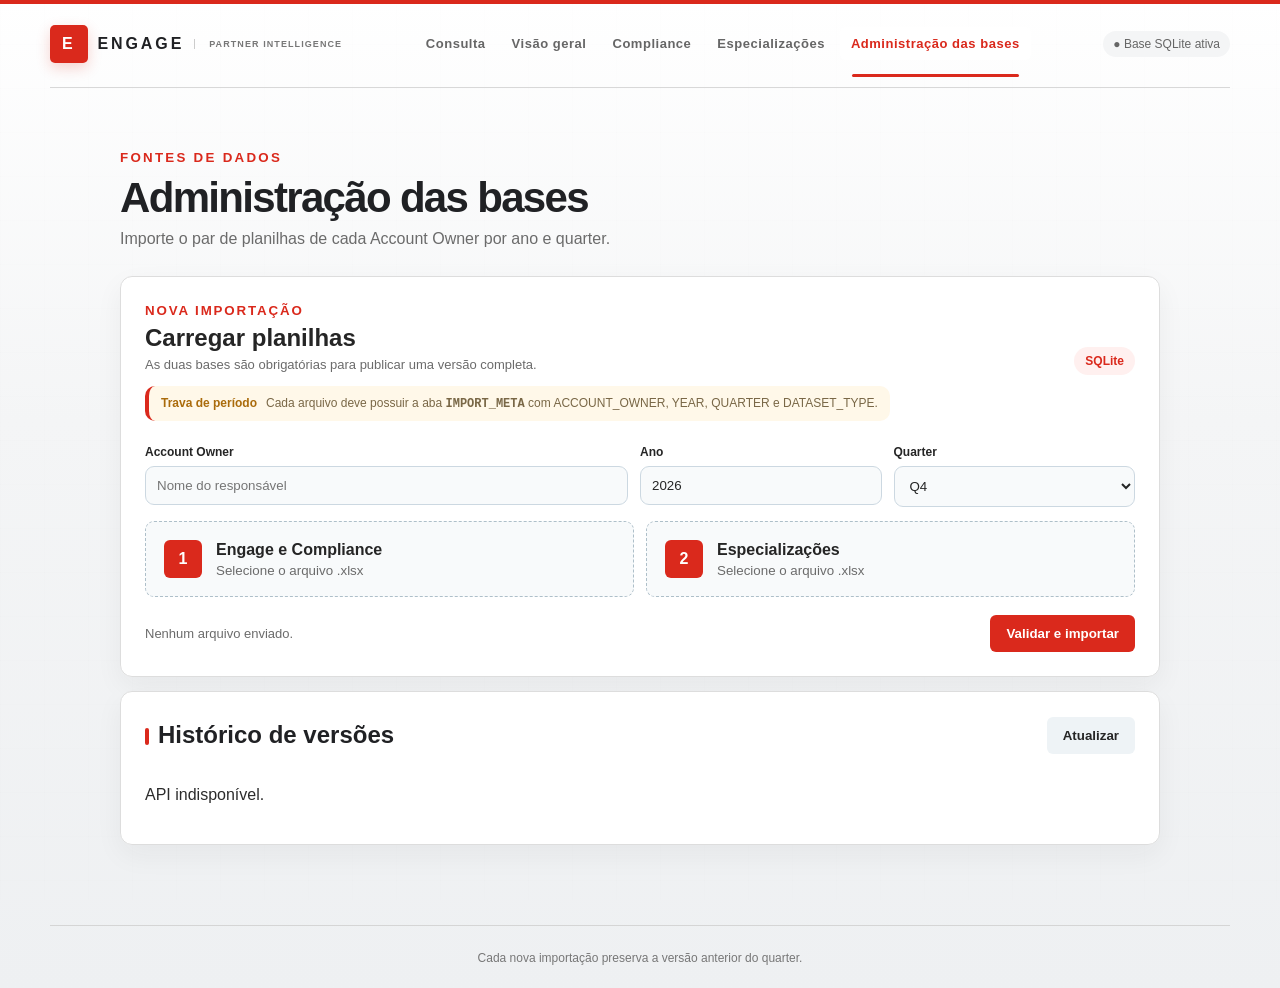
==== FTNT-Engage/bases.html @ 1f42de80 "Beta validada inicial do Engage Partner Intelligence" ====
﻿<!doctype html><html lang="pt-BR"><head><meta charset="UTF-8"><meta name="viewport" content="width=device-width,initial-scale=1"><title>Administração das bases | Engage</title><link rel="stylesheet" href="styles.css"><link rel="stylesheet" href="dashboard.css"><link rel="stylesheet" href="bases-upload.css"><link rel="stylesheet" href="fortinet-theme.css"></head><body><div class="shell"><header><b><i>E</i> ENGAGE</b><nav class="top-nav"><a href="index.html">Consulta</a><a href="visao-geral.html">Visão geral</a><a href="compliance.html">Compliance</a><a href="especializacoes.html">Especializações</a><a class="active" href="bases.html">Administração das bases</a></nav><span>● Base SQLite ativa</span></header><main class="dashboard-page"><section class="page-title"><small>FONTES DE DADOS</small><h1>Administração das bases</h1><p>Importe o par de planilhas de cada Account Owner por ano e quarter.</p></section><section class="upload-panel"><div class="upload-heading"><div><small>NOVA IMPORTAÇÃO</small><h2>Carregar planilhas</h2><p>As duas bases são obrigatórias para publicar uma versão completa.</p><div class="meta-rule"><b>Trava de período</b><span>Cada arquivo deve possuir a aba <code>IMPORT_META</code> com ACCOUNT_OWNER, YEAR, QUARTER e DATASET_TYPE.</span></div></div><b>SQLite</b></div><form id="uploadForm"><div class="upload-meta"><label>Account Owner<input id="uploadOwner" name="owner" required placeholder="Nome do responsável"></label><label>Ano<input id="uploadYear" name="year" type="number" min="2020" required></label><label>Quarter<select id="uploadQuarter" name="quarter" required><option value="1">Q1</option><option value="2">Q2</option><option value="3">Q3</option><option value="4">Q4</option></select></label></div><div class="file-grid"><label class="file-box"><i>1</i><span><b>Engage e Compliance</b><small id="engageFileName">Selecione o arquivo .xlsx</small></span><input id="engageFile" name="engage" type="file" accept=".xlsx" required></label><label class="file-box"><i>2</i><span><b>Especializações</b><small id="specializeFileName">Selecione o arquivo .xlsx</small></span><input id="specializeFile" name="specialize" type="file" accept=".xlsx" required></label></div><div class="upload-actions"><p id="uploadStatus">Nenhum arquivo enviado.</p><button id="uploadButton" type="submit">Validar e importar</button></div></form></section><section class="history-panel"><div class="history-head"><h2>Histórico de versões</h2><button id="refreshHistory" type="button">Atualizar</button></div><div id="importHistory" class="import-history"></div></section></main><footer>Cada nova importação preserva a versão anterior do quarter.</footer></div><script src="bases-upload.js"></script></body></html>
---- FTNT-Engage/styles.css ----
:root{--navy:#123653;--ink:#13283f;--muted:#6d7b8b;--teal:#00a78e;--line:#dce6ec;--red:#d94b4b}*{box-sizing:border-box}body{margin:0;font-family:Arial,sans-serif;color:var(--ink);background:radial-gradient(circle at 50% 0,#fff,#eef4f7);min-height:100vh}body:before{content:"";position:fixed;inset:0;pointer-events:none;opacity:.35;background-image:linear-gradient(#1236530b 1px,transparent 1px),linear-gradient(90deg,#1236530b 1px,transparent 1px);background-size:36px 36px}.shell{position:relative;width:min(1100px,calc(100% - 36px));margin:auto}header{height:84px;display:flex;align-items:center;justify-content:space-between;border-bottom:1px solid var(--line);color:var(--navy);letter-spacing:.12em}header b{display:flex;align-items:center;gap:10px}header i{font-style:normal;color:#fff;background:var(--navy);padding:9px 11px;border-radius:10px 10px 10px 3px}header span{font-size:12px;color:var(--muted);letter-spacing:0}.hero{max-width:740px;margin:68px auto 45px;text-align:center}.hero small,.result small{color:var(--teal);font-weight:bold;letter-spacing:.17em}.hero h1{margin:14px 0 18px;font-size:clamp(40px,6vw,66px);line-height:1.04;letter-spacing:-.05em;color:var(--navy)}.hero h1 em{font-style:normal;color:#6a8296}.hero>p{max-width:610px;margin:0 auto 32px;color:var(--muted);font-size:17px;line-height:1.6}.search{position:relative;text-align:left;z-index:3}.search label{display:block;margin:0 0 8px 4px;font-size:13px;font-weight:bold}.search>div{height:64px;display:flex;align-items:center;gap:13px;padding:0 18px;background:#fff;border:1px solid #ccd8e1;border-radius:16px;box-shadow:0 14px 35px #23415f1a}.search:focus-within>div{border-color:var(--teal);box-shadow:0 0 0 4px #00a78e1f,0 14px 35px #23415f1a}.search input{width:100%;border:0;outline:0;font-size:16px;color:var(--ink)}.search strong{font-size:24px;color:#8291a1}.search kbd{font-size:11px;color:#7c8996;background:#f2f5f7;border:1px solid #e0e7eb;padding:5px 7px;border-radius:6px}.search aside{position:absolute;top:94px;left:0;right:0;max-height:310px;overflow:auto;padding:8px;background:#fff;border:1px solid var(--line);border-radius:14px;box-shadow:0 25px 60px #19355224}.suggestion{width:100%;display:flex;justify-content:space-between;gap:15px;padding:12px 14px;border:0;border-radius:9px;background:#fff;text-align:left;color:var(--ink);cursor:pointer}.suggestion:hover,.suggestion.active{background:#edf5f8}.suggestion small{color:var(--muted);white-space:nowrap}.result{max-width:960px;margin:0 auto 65px;padding:30px;background:#fffffff2;border:1px solid var(--line);border-radius:24px;box-shadow:0 25px 60px #1935521f;animation:up .35s ease}@keyframes up{from{opacity:0;transform:translateY(12px)}}.result-head{display:flex;justify-content:space-between;gap:20px;margin-bottom:22px}.result h2{margin:7px 0 0;color:var(--navy);font-size:24px}.result-head button{align-self:start;padding:10px 14px;border:1px solid var(--line);border-radius:10px;background:#fff;color:var(--navy);font-weight:bold;cursor:pointer}.primary,.details{display:grid;gap:15px}.primary{grid-template-columns:.9fr 1.1fr}.primary article{min-height:178px;padding:23px;border:1px solid var(--line);border-radius:18px;background:#fff}.primary label,.details label{color:var(--muted);font-size:12px;font-weight:bold;text-transform:uppercase;letter-spacing:.05em}.primary h3{margin:34px 0 0;font-size:34px;color:var(--navy)}.primary>article>i{display:block;width:45px;height:4px;margin-top:11px;background:var(--teal);border-radius:4px}.primary .compliance{background:#e6f7f3;border-color:#bce9df}.compliance h3{display:flex;align-items:center;gap:12px;color:#087565}.compliance h3 b{display:grid;place-items:center;width:35px;height:35px;border-radius:50%;background:var(--teal);color:white;font-size:18px}.compliance p{margin-left:48px;color:#3f6f68;font-size:14px}.compliance.negative{background:#fff0ef;border-color:#f1c9c6}.compliance.negative h3{color:#b93b3b}.compliance.negative h3 b{background:var(--red)}.compliance.negative p{color:#8e5b58}.details{grid-template-columns:repeat(4,1fr);margin-top:15px}.details article{min-height:110px;padding:18px;display:flex;flex-direction:column;justify-content:space-between;background:#f6f9fa;border:1px solid #e2e9ee;border-radius:14px}.details b{color:var(--navy);font-size:16px}.details b.yes{color:#087565}.details b.no{color:#b93b3b}.empty{text-align:center;color:var(--muted);margin:10px auto 70px}.empty>i{display:grid;place-items:center;width:54px;height:54px;margin:auto;background:#e6f7f3;color:var(--teal);border-radius:16px;font-size:29px}.empty h2{margin:14px 0 5px;color:var(--navy);font-size:19px}.empty p{margin:0;font-size:14px}footer{height:64px;display:grid;place-items:center;border-top:1px solid var(--line);color:#8593a0;font-size:12px}[hidden]{display:none!important}@media(max-width:720px){header span{display:none}.hero{margin-top:45px}.hero h1{font-size:39px}.hero>p{font-size:15px}.result{padding:21px}.primary{grid-template-columns:1fr}.details{grid-template-columns:1fr 1fr}}@media(max-width:450px){.details{grid-template-columns:1fr}.search kbd{display:none}.result-head{display:grid}.primary article{min-height:150px}}
.specializations{margin-top:26px;padding-top:24px;border-top:1px solid var(--line)}.specializations-head{display:flex;align-items:end;justify-content:space-between;gap:18px;margin-bottom:14px}.specializations-head h3{margin:5px 0 0;color:var(--navy);font-size:20px}.specializations-head>b{color:var(--teal);font-size:14px}.specialization-grid{display:grid;grid-template-columns:repeat(2,1fr);gap:10px}.specialization-grid article{display:flex;align-items:center;justify-content:space-between;gap:15px;min-height:62px;padding:14px 16px;border:1px solid #e2e9ee;border-radius:12px;background:#f6f9fa}.specialization-grid span{color:var(--navy);font-size:14px;font-weight:bold}.specialization-grid b{white-space:nowrap;font-size:12px}.specialization-grid .eligible{background:#e6f7f3;border-color:#bce9df}.specialization-grid .eligible b{color:#087565}.specialization-grid .not-eligible b{color:#7e8b98}.specialization-empty{padding:22px;border:1px dashed #cbd7df;border-radius:12px;background:#f7f9fa;color:var(--muted);text-align:center;font-size:14px}@media(max-width:650px){.specialization-grid{grid-template-columns:1fr}.specializations-head{align-items:start;flex-direction:column}}
---- FTNT-Engage/dashboard.css ----
:root{--amber:#d68b18}.top-nav{display:flex;align-items:center;gap:4px}.top-nav a{padding:9px 11px;border-radius:9px;color:var(--muted);font-size:13px;font-weight:bold;text-decoration:none;white-space:nowrap}.top-nav a:hover,.top-nav a.active{color:var(--navy);background:#fff;box-shadow:0 2px 10px #19355212}.dashboard-page{max-width:960px;margin:60px auto 80px}.page-title{margin-bottom:28px}.page-title small{color:var(--teal);font-weight:bold;letter-spacing:.17em}.page-title h1{margin:8px 0 8px;color:var(--navy);font-size:42px;letter-spacing:-.04em}.page-title p{margin:0;color:var(--muted);font-size:16px}.metric-grid{display:grid;grid-template-columns:repeat(4,1fr);gap:14px;margin-bottom:18px}.metric-grid.three{grid-template-columns:repeat(3,1fr)}.metric-grid article,.panel,.source-grid>article,.notice{padding:22px;border:1px solid var(--line);border-radius:18px;background:#fffffff2;box-shadow:0 12px 30px #1935520d}.metric-grid label{display:block;min-height:30px;color:var(--muted);font-size:12px;font-weight:bold;text-transform:uppercase}.metric-grid strong{display:block;margin:10px 0 5px;color:var(--navy);font-size:38px}.metric-grid p{margin:0;color:var(--muted);font-size:12px}.metric-grid .positive{background:#e6f7f3;border-color:#bce9df}.metric-grid .positive strong{color:#087565}.metric-grid .attention{background:#fff8e9;border-color:#f1dfb8}.metric-grid .attention strong{color:#aa6b0b}.metric-grid .negative{background:#fff0ef;border-color:#f1c9c6}.metric-grid .negative strong{color:#b93b3b}.panel-grid{display:grid;grid-template-columns:1.4fr .6fr;gap:14px}.panel h2,.source-grid h2{margin:0 0 20px;color:var(--navy);font-size:18px}.bar-row{display:grid;grid-template-columns:85px 1fr 30px;align-items:center;gap:12px;margin:18px 0;color:var(--muted);font-size:13px}.bar-row i{height:9px;background:#e7edf1;border-radius:10px;overflow:hidden}.bar-row i b{display:block;height:100%;background:var(--teal);border-radius:10px}.bar-row strong{color:var(--navy);text-align:right}.action-panel{display:flex;flex-direction:column}.action-panel p{color:var(--muted);line-height:1.5}.action-panel a,.primary-link{margin-top:auto;color:var(--teal);font-weight:bold;text-decoration:none}.rule-list p{display:flex;gap:12px;align-items:flex-start;color:var(--muted);line-height:1.5}.dot{flex:0 0 10px;height:10px;margin-top:6px;border-radius:50%}.dot.green{background:var(--teal)}.dot.red{background:var(--red)}.dot.gray{background:#9aa6b2}.primary-link{display:inline-block;margin-top:14px}.spec-list{display:grid;gap:10px}.spec-list div{display:flex;justify-content:space-between;gap:20px;padding:16px;background:#e6f7f3;border:1px solid #bce9df;border-radius:12px}.spec-list span{font-weight:bold;color:var(--navy)}.spec-list b{color:#087565}.source-grid{display:grid;grid-template-columns:1fr 1fr;gap:14px}.source-head{display:flex;align-items:center;gap:12px}.source-head i{display:grid;place-items:center;width:40px;height:40px;border-radius:12px;background:var(--navy);color:#fff;font-style:normal;font-weight:bold}.source-head div{flex:1}.source-head h2{margin:0 0 3px}.source-head p{margin:0;color:var(--muted);font-size:12px}.source-head>b{padding:6px 9px;border-radius:20px;background:#e6f7f3;color:#087565;font-size:11px}.source-grid dl{margin:22px 0 0}.source-grid dl div{display:flex;justify-content:space-between;gap:20px;padding:12px 0;border-top:1px solid var(--line)}.source-grid dt{color:var(--muted);font-size:12px}.source-grid dd{margin:0;color:var(--navy);font-size:12px;font-weight:bold;text-align:right}.notice{margin-top:14px;background:#fff8e9;border-color:#f1dfb8}.notice b{color:#aa6b0b}.notice p{margin:6px 0 0;color:#796746;font-size:13px}.shell>header{width:100%}@media(max-width:1000px){header{height:auto;min-height:84px;flex-wrap:wrap;padding:14px 0}.top-nav{order:3;width:100%;overflow-x:auto;padding-top:8px;border-top:1px solid var(--line)}.dashboard-page{margin-top:40px}}@media(max-width:720px){.metric-grid,.metric-grid.three{grid-template-columns:1fr 1fr}.panel-grid,.source-grid{grid-template-columns:1fr}}@media(max-width:450px){.metric-grid,.metric-grid.three{grid-template-columns:1fr}.page-title h1{font-size:34px}}
.owner-filter{display:flex;align-items:center;gap:12px;margin-top:24px;padding:14px 16px;background:#fff;border:1px solid var(--line);border-radius:14px;box-shadow:0 8px 20px #1935520c}.owner-filter label{color:var(--navy);font-size:13px;font-weight:bold}.owner-filter select{min-width:260px;padding:10px 34px 10px 12px;border:1px solid #ccd8e1;border-radius:9px;background:#f8fafb;color:var(--navy);font-size:13px;outline:none}.owner-filter select:focus{border-color:var(--teal);box-shadow:0 0 0 3px #00a78e1f}.owner-filter span{margin-left:auto;color:var(--muted);font-size:12px}@media(max-width:620px){.owner-filter{align-items:stretch;flex-direction:column}.owner-filter select{min-width:0;width:100%}.owner-filter span{margin-left:0}}
---- FTNT-Engage/bases-upload.css ----
﻿.upload-panel,.history-panel{padding:24px;border:1px solid var(--line);border-radius:18px;background:#fffffff2;box-shadow:0 12px 30px #1935520d}.upload-heading,.history-head,.upload-actions{display:flex;align-items:center;justify-content:space-between;gap:20px}.upload-heading small{color:var(--teal);font-weight:bold;letter-spacing:.14em}.upload-heading h2,.history-head h2{margin:5px 0;color:var(--navy)}.upload-heading p{margin:0;color:var(--muted);font-size:13px}.upload-heading>b{padding:7px 11px;border-radius:20px;background:#e6f7f3;color:#087565;font-size:12px}.upload-meta{display:grid;grid-template-columns:2fr 1fr 1fr;gap:12px;margin:24px 0 14px}.upload-meta label{color:var(--navy);font-size:12px;font-weight:bold}.upload-meta input,.upload-meta select{display:block;width:100%;box-sizing:border-box;margin-top:7px;padding:11px;border:1px solid #ccd8e1;border-radius:9px;background:#f8fafb;color:var(--navy)}.file-grid{display:grid;grid-template-columns:1fr 1fr;gap:12px}.file-box{display:flex;align-items:center;gap:14px;padding:18px;border:1px dashed #aebfc9;border-radius:14px;background:#f8fafb;cursor:pointer}.file-box:hover{border-color:var(--teal);background:#f2fbf9}.file-box i{display:grid;place-items:center;width:38px;height:38px;border-radius:10px;background:var(--navy);color:#fff;font-style:normal;font-weight:bold}.file-box span{display:grid;gap:4px}.file-box b{color:var(--navy)}.file-box small{color:var(--muted)}.file-box input{position:absolute;opacity:0;pointer-events:none}.upload-actions{margin-top:18px}.upload-actions p{margin:0;color:var(--muted);font-size:13px}.upload-actions p.success{color:#087565;font-weight:bold}.upload-actions p.error{color:#b93b3b;font-weight:bold}.upload-actions button,.history-head button{padding:11px 16px;border:0;border-radius:10px;background:var(--teal);color:#fff;font-weight:bold;cursor:pointer}.history-panel{margin-top:14px}.history-head button{background:#eef3f6;color:var(--navy)}.import-history{display:grid;gap:8px;margin-top:16px}.history-row{display:grid;grid-template-columns:1.2fr .5fr .5fr .5fr 1fr;gap:12px;align-items:center;padding:13px 15px;border:1px solid var(--line);border-radius:11px;background:#f8fafb;color:var(--muted);font-size:12px}.history-row b{color:var(--navy)}.history-row .active{color:#087565;font-weight:bold}@media(max-width:700px){.upload-meta,.file-grid{grid-template-columns:1fr}.upload-actions{align-items:stretch;flex-direction:column}.history-row{grid-template-columns:1fr 1fr}.history-row b{grid-column:1/-1}}
.meta-rule{display:flex;gap:9px;margin-top:14px;padding:10px 12px;border-radius:10px;background:#fff8e9;color:#796746;font-size:12px}.meta-rule b{color:#aa6b0b}.meta-rule code{font-weight:bold}.history-row{grid-template-columns:1.2fr .5fr .5fr .5fr 1fr auto}.delete-import{padding:7px 9px;border:1px solid #f1c9c6;border-radius:8px;background:#fff0ef;color:#b93b3b;font-weight:bold;cursor:pointer}
---- FTNT-Engage/fortinet-theme.css ----
﻿:root{--fortinet-red:#da291c;--fortinet-red-dark:#b51f16;--fortinet-black:#202124;--fortinet-graphite:#343434;--fortinet-gray:#6b6b6b;--fortinet-light:#f4f5f6;--fortinet-border:#dedede;--navy:#252525;--ink:#2b2b2b;--muted:#6b6b6b;--teal:#da291c;--line:#dedede;--red:#c62828;--amber:#c47a00}
html{background:#f3f4f5}body{background:linear-gradient(180deg,#fff 0,#f4f5f6 420px,#eef0f2 100%);font-family:Arial,"Helvetica Neue",sans-serif}body:before{opacity:.18;background-image:linear-gradient(#2b2b2b0a 1px,transparent 1px),linear-gradient(90deg,#2b2b2b0a 1px,transparent 1px);background-size:44px 44px}body:after{content:"";position:fixed;z-index:50;top:0;left:0;right:0;height:4px;background:var(--fortinet-red)}.shell{width:min(1180px,calc(100% - 40px))}header{height:88px;border-bottom:1px solid #d8d8d8;color:var(--fortinet-black)}header>b{font-size:16px;letter-spacing:.18em}header i{background:var(--fortinet-red);border-radius:5px;padding:10px 12px;box-shadow:0 5px 14px #da291c35}header>b:after{content:"PARTNER INTELLIGENCE";padding-left:14px;border-left:1px solid #ccc;color:#777;font-size:9px;letter-spacing:.12em}.top-nav a{position:relative;border-radius:6px;color:#666;letter-spacing:.04em}.top-nav a:hover{color:var(--fortinet-red);background:#fff3f2;box-shadow:none}.top-nav a.active{color:var(--fortinet-red);background:#fff;box-shadow:none}.top-nav a.active:after{content:"";position:absolute;left:12px;right:12px;bottom:-17px;height:3px;background:var(--fortinet-red);border-radius:3px}header>span{padding:6px 10px;border-radius:20px;background:#f4f5f6;color:#666}.hero small,.result small,.page-title small,.upload-heading small{color:var(--fortinet-red)!important}.hero h1,.page-title h1{color:var(--fortinet-black)}.hero h1 em{color:var(--fortinet-red)}.search>div{border-radius:10px;border-color:#d3d3d3;box-shadow:0 10px 28px #20212412}.search:focus-within>div{border-color:var(--fortinet-red);box-shadow:0 0 0 4px #da291c18,0 12px 30px #20212414}.search strong{color:var(--fortinet-red)}.suggestion:hover,.suggestion.active{background:#fff1f0}.result,.metric-grid article,.panel,.source-grid>article,.notice,.upload-panel,.history-panel{border-color:#ddd!important;border-radius:12px!important;box-shadow:0 10px 28px #2021240d!important}.result{border-top:4px solid var(--fortinet-red)!important}.result-head button{border-color:#d6d6d6;color:#444}.result-head button:hover{border-color:var(--fortinet-red);color:var(--fortinet-red)}.primary>article,.details article{border-radius:10px}.primary>article:first-child>i{background:var(--fortinet-red)}.primary .compliance:not(.negative) h3 b{background:#138a63}.empty>i{background:#fff0ef;color:var(--fortinet-red);border-radius:10px}.specialization-grid article{border-radius:8px}footer{color:#777;border-top-color:#d5d5d5}.dashboard-page{max-width:1040px}.owner-filter{border-radius:10px;border-color:#d7d7d7;box-shadow:0 6px 18px #2021240a}.owner-filter select{border-radius:6px;background:#fafafa;border-color:#d0d0d0}.owner-filter select:focus{border-color:var(--fortinet-red);box-shadow:0 0 0 3px #da291c18}.metric-grid article:not(.positive):not(.negative):not(.attention){border-top:3px solid var(--fortinet-red)!important}.metric-grid strong{color:var(--fortinet-black)}.metric-grid .positive{background:#edf8f4;border-color:#c6e7da!important}.metric-grid .negative{background:#fff1f0;border-color:#efc8c4!important}.metric-grid .negative strong{color:#c62828}.metric-grid .attention{background:#fff8e9;border-color:#ecd9aa!important}.panel h2,.source-grid h2,.history-head h2{color:var(--fortinet-black)}.panel h2:before,.history-head h2:before{content:"";display:inline-block;width:4px;height:17px;margin-right:9px;border-radius:2px;background:var(--fortinet-red);vertical-align:-2px}.bar-row i{height:8px;background:#e5e6e7}.bar-row i b{background:linear-gradient(90deg,var(--fortinet-red-dark),var(--fortinet-red))}.action-panel a,.primary-link{color:var(--fortinet-red)}.source-head i{background:var(--fortinet-red);border-radius:6px}.upload-heading>b{background:#fff0ef;color:var(--fortinet-red)}.upload-actions button{background:var(--fortinet-red);border-radius:6px}.upload-actions button:hover{background:var(--fortinet-red-dark)}.history-head button{border-radius:6px}.file-box{border-radius:9px}.file-box:hover{border-color:var(--fortinet-red);background:#fff7f6}.file-box i{background:var(--fortinet-red);border-radius:6px}.drilldown{background:#161616a8}.drilldown-card{border-radius:12px;border-top:4px solid var(--fortinet-red)}.drilldown-head small{color:var(--fortinet-red)}.drilldown-head button{border-radius:6px}.drilldown-list a{border-radius:7px}.drilldown-list a:hover{border-color:#e4a39d;background:#fff5f4}.delete-import{border-radius:6px}.meta-rule{border-left:4px solid var(--fortinet-red)}
@media(max-width:1000px){.top-nav a.active:after{bottom:-9px}header>b:after{display:none}}
@media(max-width:800px){.owner-filter{align-items:stretch;flex-direction:column}.owner-filter select{min-width:0;width:100%}.owner-filter span{margin-left:0}.dashboard-page{max-width:100%}}
.dashboard-filter{display:grid;align-items:end;gap:12px 14px}.dashboard-filter.three-fields{grid-template-columns:110px 120px minmax(260px,1fr)}.dashboard-filter.four-fields{grid-template-columns:110px 120px minmax(260px,1fr) 190px}.dashboard-filter .filter-field{display:grid;gap:6px;min-width:0}.dashboard-filter .filter-field label{color:var(--ink);font-size:11px;font-weight:bold}.dashboard-filter .filter-field select{width:100%;min-width:0;margin:0}.dashboard-filter .filter-context{grid-column:1/-1;margin:2px 0 0;padding-top:11px;border-top:1px solid var(--line);color:var(--muted);font-size:11px;text-align:left}@media(max-width:900px){.dashboard-filter.three-fields,.dashboard-filter.four-fields{grid-template-columns:1fr 1fr}.dashboard-filter .owner-field{grid-column:1/-1}}@media(max-width:560px){.dashboard-filter.three-fields,.dashboard-filter.four-fields{grid-template-columns:1fr}.dashboard-filter .owner-field{grid-column:auto}}
.top-nav{display:flex;align-items:center;gap:4px}.top-nav a{padding:9px 11px;font-size:13px;font-weight:bold;text-decoration:none;white-space:nowrap}@media(max-width:1000px){header{height:auto;min-height:84px;flex-wrap:wrap;padding:14px 0}.top-nav{order:3;width:100%;overflow-x:auto;padding-top:8px;border-top:1px solid var(--line)}.top-nav a.active:after{bottom:-9px}}
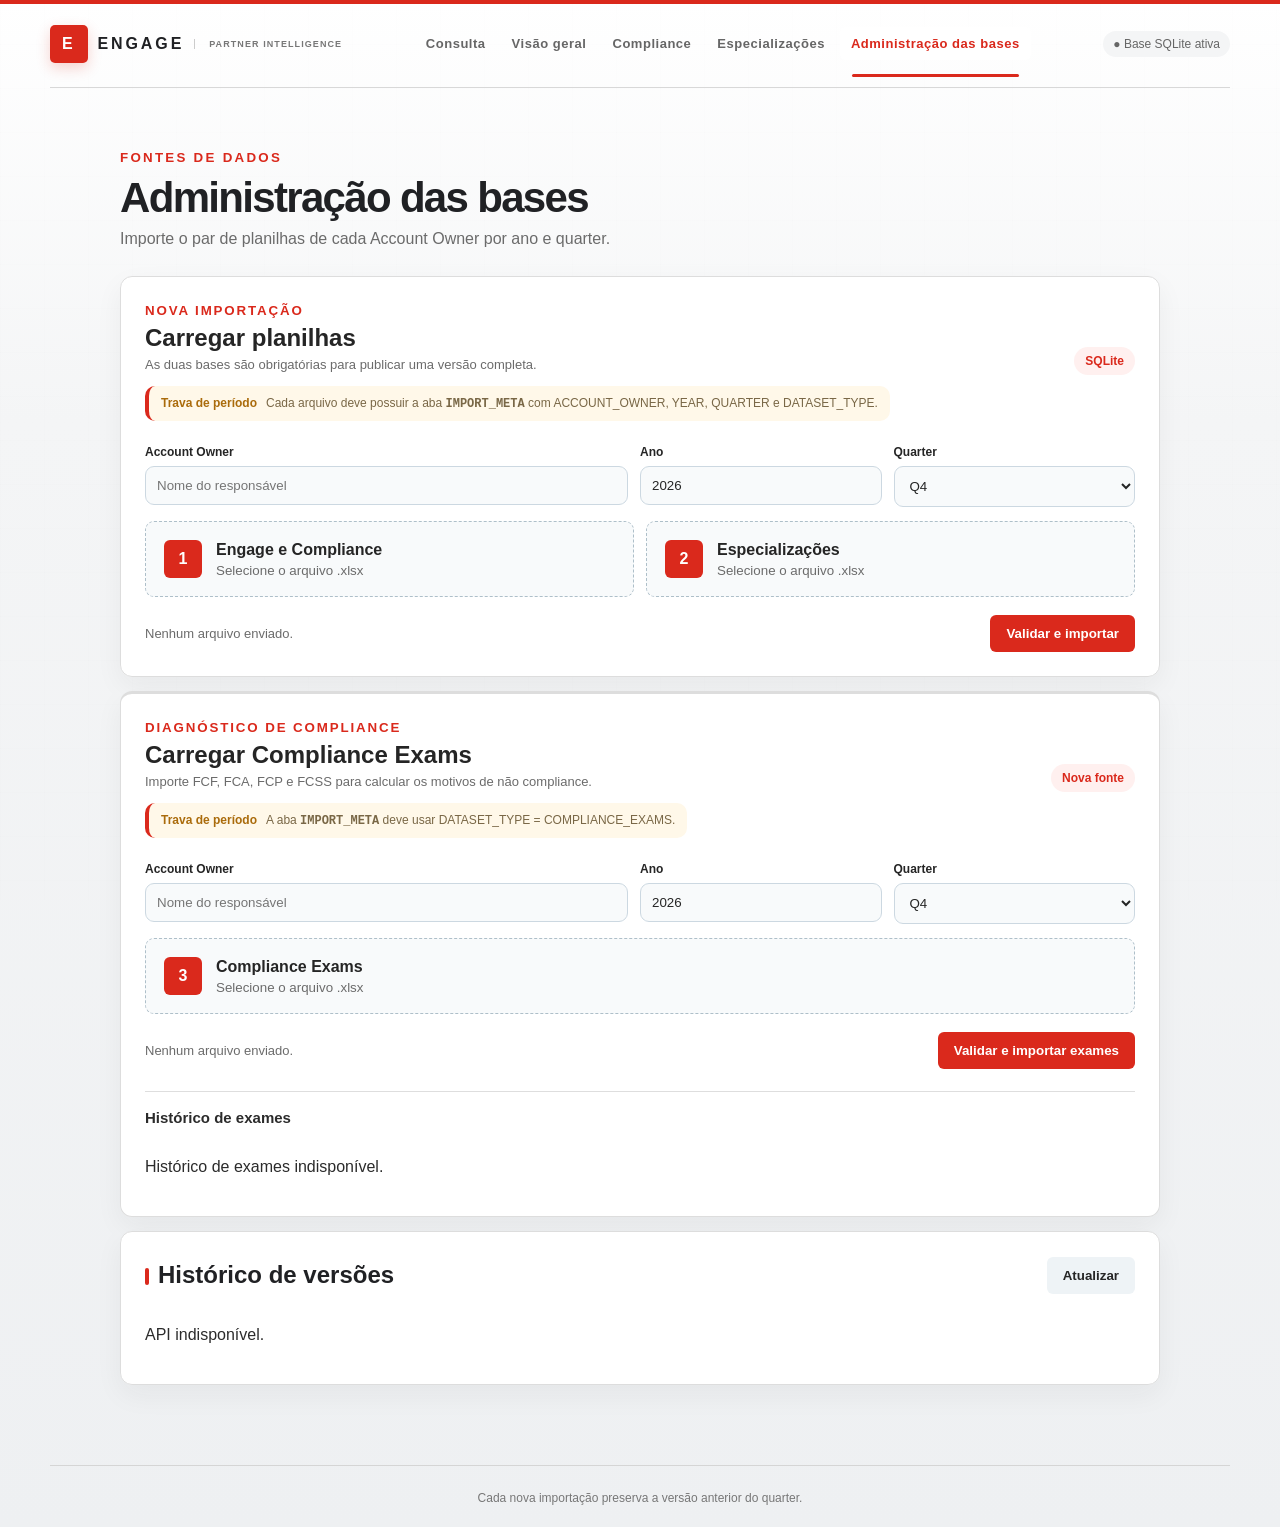
==== commit e24b47ac: "Adiciona diagnóstico de certificações Integrador e MSSP" ====
--- a/FTNT-Engage/bases.html
+++ b/FTNT-Engage/bases.html
@@ -1,3 +1,4 @@
-﻿<!doctype html><html lang="pt-BR"><head><meta charset="UTF-8"><meta name="viewport" content="width=device-width,initial-scale=1"><title>Administração das bases | Engage</title><link rel="stylesheet" href="styles.css"><link rel="stylesheet" href="dashboard.css"><link rel="stylesheet" href="bases-upload.css"><link rel="stylesheet" href="fortinet-theme.css"></head><body><div class="shell"><header><b><i>E</i> ENGAGE</b><nav class="top-nav"><a href="index.html">Consulta</a><a href="visao-geral.html">Visão geral</a><a href="compliance.html">Compliance</a><a href="especializacoes.html">Especializações</a><a class="active" href="bases.html">Administração das bases</a></nav><span>● Base SQLite ativa</span></header><main class="dashboard-page"><section class="page-title"><small>FONTES DE DADOS</small><h1>Administração das bases</h1><p>Importe o par de planilhas de cada Account Owner por ano e quarter.</p></section><section class="upload-panel"><div class="upload-heading"><div><small>NOVA IMPORTAÇÃO</small><h2>Carregar planilhas</h2><p>As duas bases são obrigatórias para publicar uma versão completa.</p><div class="meta-rule"><b>Trava de período</b><span>Cada arquivo deve possuir a aba <code>IMPORT_META</code> com ACCOUNT_OWNER, YEAR, QUARTER e DATASET_TYPE.</span></div></div><b>SQLite</b></div><form id="uploadForm"><div class="upload-meta"><label>Account Owner<input id="uploadOwner" name="owner" required placeholder="Nome do responsável"></label><label>Ano<input id="uploadYear" name="year" type="number" min="2020" required></label><label>Quarter<select id="uploadQuarter" name="quarter" required><option value="1">Q1</option><option value="2">Q2</option><option value="3">Q3</option><option value="4">Q4</option></select></label></div><div class="file-grid"><label class="file-box"><i>1</i><span><b>Engage e Compliance</b><small id="engageFileName">Selecione o arquivo .xlsx</small></span><input id="engageFile" name="engage" type="file" accept=".xlsx" required></label><label class="file-box"><i>2</i><span><b>Especializações</b><small id="specializeFileName">Selecione o arquivo .xlsx</small></span><input id="specializeFile" name="specialize" type="file" accept=".xlsx" required></label></div><div class="upload-actions"><p id="uploadStatus">Nenhum arquivo enviado.</p><button id="uploadButton" type="submit">Validar e importar</button></div></form></section><section class="history-panel"><div class="history-head"><h2>Histórico de versões</h2><button id="refreshHistory" type="button">Atualizar</button></div><div id="importHistory" class="import-history"></div></section></main><footer>Cada nova importação preserva a versão anterior do quarter.</footer></div><script src="bases-upload.js"></script></body></html>
+﻿<!doctype html><html lang="pt-BR"><head><meta charset="UTF-8"><meta name="viewport" content="width=device-width,initial-scale=1"><title>Administração das bases | Engage</title><link rel="stylesheet" href="styles.css"><link rel="stylesheet" href="dashboard.css"><link rel="stylesheet" href="bases-upload.css"><link rel="stylesheet" href="fortinet-theme.css"></head><body><div class="shell"><header><b><i>E</i> ENGAGE</b><nav class="top-nav"><a href="index.html">Consulta</a><a href="visao-geral.html">Visão geral</a><a href="compliance.html">Compliance</a><a href="especializacoes.html">Especializações</a><a class="active" href="bases.html">Administração das bases</a></nav><span>● Base SQLite ativa</span></header><main class="dashboard-page"><section class="page-title"><small>FONTES DE DADOS</small><h1>Administração das bases</h1><p>Importe o par de planilhas de cada Account Owner por ano e quarter.</p></section><section class="upload-panel"><div class="upload-heading"><div><small>NOVA IMPORTAÇÃO</small><h2>Carregar planilhas</h2><p>As duas bases são obrigatórias para publicar uma versão completa.</p><div class="meta-rule"><b>Trava de período</b><span>Cada arquivo deve possuir a aba <code>IMPORT_META</code> com ACCOUNT_OWNER, YEAR, QUARTER e DATASET_TYPE.</span></div></div><b>SQLite</b></div><form id="uploadForm"><div class="upload-meta"><label>Account Owner<input id="uploadOwner" name="owner" required placeholder="Nome do responsável"></label><label>Ano<input id="uploadYear" name="year" type="number" min="2020" required></label><label>Quarter<select id="uploadQuarter" name="quarter" required><option value="1">Q1</option><option value="2">Q2</option><option value="3">Q3</option><option value="4">Q4</option></select></label></div><div class="file-grid"><label class="file-box"><i>1</i><span><b>Engage e Compliance</b><small id="engageFileName">Selecione o arquivo .xlsx</small></span><input id="engageFile" name="engage" type="file" accept=".xlsx" required></label><label class="file-box"><i>2</i><span><b>Especializações</b><small id="specializeFileName">Selecione o arquivo .xlsx</small></span><input id="specializeFile" name="specialize" type="file" accept=".xlsx" required></label></div><div class="upload-actions"><p id="uploadStatus">Nenhum arquivo enviado.</p><button id="uploadButton" type="submit">Validar e importar</button></div></form></section><section class="upload-panel exam-upload-panel"><div class="upload-heading"><div><small>DIAGNÓSTICO DE COMPLIANCE</small><h2>Carregar Compliance Exams</h2><p>Importe FCF, FCA, FCP e FCSS para calcular os motivos de não compliance.</p><div class="meta-rule"><b>Trava de período</b><span>A aba <code>IMPORT_META</code> deve usar DATASET_TYPE = COMPLIANCE_EXAMS.</span></div></div><b>Nova fonte</b></div><form id="examUploadForm"><div class="upload-meta"><label>Account Owner<input id="examOwner" name="owner" required placeholder="Nome do responsável"></label><label>Ano<input id="examYear" name="year" type="number" min="2020" required></label><label>Quarter<select id="examQuarter" name="quarter" required><option value="1">Q1</option><option value="2">Q2</option><option value="3">Q3</option><option value="4">Q4</option></select></label></div><label class="file-box single-file"><i>3</i><span><b>Compliance Exams</b><small id="examFileName">Selecione o arquivo .xlsx</small></span><input id="examFile" name="exams" type="file" accept=".xlsx" required></label><div class="upload-actions"><p id="examUploadStatus">Nenhum arquivo enviado.</p><button id="examUploadButton" type="submit">Validar e importar exames</button></div></form><div class="exam-history-head"><h3>Histórico de exames</h3></div><div id="examImportHistory" class="import-history"></div></section><section class="history-panel"><div class="history-head"><h2>Histórico de versões</h2><button id="refreshHistory" type="button">Atualizar</button></div><div id="importHistory" class="import-history"></div></section></main><footer>Cada nova importação preserva a versão anterior do quarter.</footer></div><script src="bases-upload.js"></script></body></html>
 
 
+
--- a/FTNT-Engage/styles.css
+++ b/FTNT-Engage/styles.css
@@ -1,2 +1,3 @@
 :root{--navy:#123653;--ink:#13283f;--muted:#6d7b8b;--teal:#00a78e;--line:#dce6ec;--red:#d94b4b}*{box-sizing:border-box}body{margin:0;font-family:Arial,sans-serif;color:var(--ink);background:radial-gradient(circle at 50% 0,#fff,#eef4f7);min-height:100vh}body:before{content:"";position:fixed;inset:0;pointer-events:none;opacity:.35;background-image:linear-gradient(#1236530b 1px,transparent 1px),linear-gradient(90deg,#1236530b 1px,transparent 1px);background-size:36px 36px}.shell{position:relative;width:min(1100px,calc(100% - 36px));margin:auto}header{height:84px;display:flex;align-items:center;justify-content:space-between;border-bottom:1px solid var(--line);color:var(--navy);letter-spacing:.12em}header b{display:flex;align-items:center;gap:10px}header i{font-style:normal;color:#fff;background:var(--navy);padding:9px 11px;border-radius:10px 10px 10px 3px}header span{font-size:12px;color:var(--muted);letter-spacing:0}.hero{max-width:740px;margin:68px auto 45px;text-align:center}.hero small,.result small{color:var(--teal);font-weight:bold;letter-spacing:.17em}.hero h1{margin:14px 0 18px;font-size:clamp(40px,6vw,66px);line-height:1.04;letter-spacing:-.05em;color:var(--navy)}.hero h1 em{font-style:normal;color:#6a8296}.hero>p{max-width:610px;margin:0 auto 32px;color:var(--muted);font-size:17px;line-height:1.6}.search{position:relative;text-align:left;z-index:3}.search label{display:block;margin:0 0 8px 4px;font-size:13px;font-weight:bold}.search>div{height:64px;display:flex;align-items:center;gap:13px;padding:0 18px;background:#fff;border:1px solid #ccd8e1;border-radius:16px;box-shadow:0 14px 35px #23415f1a}.search:focus-within>div{border-color:var(--teal);box-shadow:0 0 0 4px #00a78e1f,0 14px 35px #23415f1a}.search input{width:100%;border:0;outline:0;font-size:16px;color:var(--ink)}.search strong{font-size:24px;color:#8291a1}.search kbd{font-size:11px;color:#7c8996;background:#f2f5f7;border:1px solid #e0e7eb;padding:5px 7px;border-radius:6px}.search aside{position:absolute;top:94px;left:0;right:0;max-height:310px;overflow:auto;padding:8px;background:#fff;border:1px solid var(--line);border-radius:14px;box-shadow:0 25px 60px #19355224}.suggestion{width:100%;display:flex;justify-content:space-between;gap:15px;padding:12px 14px;border:0;border-radius:9px;background:#fff;text-align:left;color:var(--ink);cursor:pointer}.suggestion:hover,.suggestion.active{background:#edf5f8}.suggestion small{color:var(--muted);white-space:nowrap}.result{max-width:960px;margin:0 auto 65px;padding:30px;background:#fffffff2;border:1px solid var(--line);border-radius:24px;box-shadow:0 25px 60px #1935521f;animation:up .35s ease}@keyframes up{from{opacity:0;transform:translateY(12px)}}.result-head{display:flex;justify-content:space-between;gap:20px;margin-bottom:22px}.result h2{margin:7px 0 0;color:var(--navy);font-size:24px}.result-head button{align-self:start;padding:10px 14px;border:1px solid var(--line);border-radius:10px;background:#fff;color:var(--navy);font-weight:bold;cursor:pointer}.primary,.details{display:grid;gap:15px}.primary{grid-template-columns:.9fr 1.1fr}.primary article{min-height:178px;padding:23px;border:1px solid var(--line);border-radius:18px;background:#fff}.primary label,.details label{color:var(--muted);font-size:12px;font-weight:bold;text-transform:uppercase;letter-spacing:.05em}.primary h3{margin:34px 0 0;font-size:34px;color:var(--navy)}.primary>article>i{display:block;width:45px;height:4px;margin-top:11px;background:var(--teal);border-radius:4px}.primary .compliance{background:#e6f7f3;border-color:#bce9df}.compliance h3{display:flex;align-items:center;gap:12px;color:#087565}.compliance h3 b{display:grid;place-items:center;width:35px;height:35px;border-radius:50%;background:var(--teal);color:white;font-size:18px}.compliance p{margin-left:48px;color:#3f6f68;font-size:14px}.compliance.negative{background:#fff0ef;border-color:#f1c9c6}.compliance.negative h3{color:#b93b3b}.compliance.negative h3 b{background:var(--red)}.compliance.negative p{color:#8e5b58}.details{grid-template-columns:repeat(4,1fr);margin-top:15px}.details article{min-height:110px;padding:18px;display:flex;flex-direction:column;justify-content:space-between;background:#f6f9fa;border:1px solid #e2e9ee;border-radius:14px}.details b{color:var(--navy);font-size:16px}.details b.yes{color:#087565}.details b.no{color:#b93b3b}.empty{text-align:center;color:var(--muted);margin:10px auto 70px}.empty>i{display:grid;place-items:center;width:54px;height:54px;margin:auto;background:#e6f7f3;color:var(--teal);border-radius:16px;font-size:29px}.empty h2{margin:14px 0 5px;color:var(--navy);font-size:19px}.empty p{margin:0;font-size:14px}footer{height:64px;display:grid;place-items:center;border-top:1px solid var(--line);color:#8593a0;font-size:12px}[hidden]{display:none!important}@media(max-width:720px){header span{display:none}.hero{margin-top:45px}.hero h1{font-size:39px}.hero>p{font-size:15px}.result{padding:21px}.primary{grid-template-columns:1fr}.details{grid-template-columns:1fr 1fr}}@media(max-width:450px){.details{grid-template-columns:1fr}.search kbd{display:none}.result-head{display:grid}.primary article{min-height:150px}}
-.specializations{margin-top:26px;padding-top:24px;border-top:1px solid var(--line)}.specializations-head{display:flex;align-items:end;justify-content:space-between;gap:18px;margin-bottom:14px}.specializations-head h3{margin:5px 0 0;color:var(--navy);font-size:20px}.specializations-head>b{color:var(--teal);font-size:14px}.specialization-grid{display:grid;grid-template-columns:repeat(2,1fr);gap:10px}.specialization-grid article{display:flex;align-items:center;justify-content:space-between;gap:15px;min-height:62px;padding:14px 16px;border:1px solid #e2e9ee;border-radius:12px;background:#f6f9fa}.specialization-grid span{color:var(--navy);font-size:14px;font-weight:bold}.specialization-grid b{white-space:nowrap;font-size:12px}.specialization-grid .eligible{background:#e6f7f3;border-color:#bce9df}.specialization-grid .eligible b{color:#087565}.specialization-grid .not-eligible b{color:#7e8b98}.specialization-empty{padding:22px;border:1px dashed #cbd7df;border-radius:12px;background:#f7f9fa;color:var(--muted);text-align:center;font-size:14px}@media(max-width:650px){.specialization-grid{grid-template-columns:1fr}.specializations-head{align-items:start;flex-direction:column}}+.specializations{margin-top:26px;padding-top:24px;border-top:1px solid var(--line)}.specializations-head{display:flex;align-items:end;justify-content:space-between;gap:18px;margin-bottom:14px}.specializations-head h3{margin:5px 0 0;color:var(--navy);font-size:20px}.specializations-head>b{color:var(--teal);font-size:14px}.specialization-grid{display:grid;grid-template-columns:repeat(2,1fr);gap:10px}.specialization-grid article{display:flex;align-items:center;justify-content:space-between;gap:15px;min-height:62px;padding:14px 16px;border:1px solid #e2e9ee;border-radius:12px;background:#f6f9fa}.specialization-grid span{color:var(--navy);font-size:14px;font-weight:bold}.specialization-grid b{white-space:nowrap;font-size:12px}.specialization-grid .eligible{background:#e6f7f3;border-color:#bce9df}.specialization-grid .eligible b{color:#087565}.specialization-grid .not-eligible b{color:#7e8b98}.specialization-empty{padding:22px;border:1px dashed #cbd7df;border-radius:12px;background:#f7f9fa;color:var(--muted);text-align:center;font-size:14px}@media(max-width:650px){.specialization-grid{grid-template-columns:1fr}.specializations-head{align-items:start;flex-direction:column}}.pending-summary{margin-top:15px;padding:18px 20px;border:1px solid #efc8c4;border-left:4px solid var(--red);border-radius:12px;background:#fff1f0}.pending-summary.clear{border-color:#c6e7da;border-left-color:#168a64;background:#edf8f4}.pending-summary-head{display:flex;align-items:center;justify-content:space-between;gap:15px}.pending-summary-head label{color:var(--muted);font-size:12px;font-weight:bold;text-transform:uppercase}.pending-summary-head strong{color:#b93b3b;font-size:13px}.pending-summary.clear .pending-summary-head strong{color:#087565}.pending-summary-items{display:flex;flex-wrap:wrap;gap:8px;margin-top:12px}.pending-item{padding:7px 10px;border-radius:16px;background:#fff;color:#b93b3b;font-size:11px;font-weight:bold;box-shadow:0 2px 7px #b93b3b12}.pending-summary.clear .pending-summary-items{display:none}@media(max-width:560px){.pending-summary-head{align-items:flex-start;flex-direction:column}}
+.pending-summary{margin-top:26px}.pending-summary-items{display:grid;grid-template-columns:1fr 1fr;gap:10px}.pending-model{padding:13px 14px;border:1px solid #efc8c4;border-radius:9px;background:#fff}.pending-model h4{margin:0 0 9px;color:#b93b3b;font-size:13px}.pending-model>div{display:flex;flex-wrap:wrap;gap:6px}.cert-deficit{padding:6px 8px;border-radius:13px;background:#fff1f0;color:#b51f16;font-size:10px;font-weight:bold}.pending-awaiting{color:#8a6b2b;font-size:11px;font-weight:bold}@media(max-width:650px){.pending-summary-items{grid-template-columns:1fr}}
--- a/FTNT-Engage/bases-upload.css
+++ b/FTNT-Engage/bases-upload.css
@@ -1,2 +1,4 @@
 ﻿.upload-panel,.history-panel{padding:24px;border:1px solid var(--line);border-radius:18px;background:#fffffff2;box-shadow:0 12px 30px #1935520d}.upload-heading,.history-head,.upload-actions{display:flex;align-items:center;justify-content:space-between;gap:20px}.upload-heading small{color:var(--teal);font-weight:bold;letter-spacing:.14em}.upload-heading h2,.history-head h2{margin:5px 0;color:var(--navy)}.upload-heading p{margin:0;color:var(--muted);font-size:13px}.upload-heading>b{padding:7px 11px;border-radius:20px;background:#e6f7f3;color:#087565;font-size:12px}.upload-meta{display:grid;grid-template-columns:2fr 1fr 1fr;gap:12px;margin:24px 0 14px}.upload-meta label{color:var(--navy);font-size:12px;font-weight:bold}.upload-meta input,.upload-meta select{display:block;width:100%;box-sizing:border-box;margin-top:7px;padding:11px;border:1px solid #ccd8e1;border-radius:9px;background:#f8fafb;color:var(--navy)}.file-grid{display:grid;grid-template-columns:1fr 1fr;gap:12px}.file-box{display:flex;align-items:center;gap:14px;padding:18px;border:1px dashed #aebfc9;border-radius:14px;background:#f8fafb;cursor:pointer}.file-box:hover{border-color:var(--teal);background:#f2fbf9}.file-box i{display:grid;place-items:center;width:38px;height:38px;border-radius:10px;background:var(--navy);color:#fff;font-style:normal;font-weight:bold}.file-box span{display:grid;gap:4px}.file-box b{color:var(--navy)}.file-box small{color:var(--muted)}.file-box input{position:absolute;opacity:0;pointer-events:none}.upload-actions{margin-top:18px}.upload-actions p{margin:0;color:var(--muted);font-size:13px}.upload-actions p.success{color:#087565;font-weight:bold}.upload-actions p.error{color:#b93b3b;font-weight:bold}.upload-actions button,.history-head button{padding:11px 16px;border:0;border-radius:10px;background:var(--teal);color:#fff;font-weight:bold;cursor:pointer}.history-panel{margin-top:14px}.history-head button{background:#eef3f6;color:var(--navy)}.import-history{display:grid;gap:8px;margin-top:16px}.history-row{display:grid;grid-template-columns:1.2fr .5fr .5fr .5fr 1fr;gap:12px;align-items:center;padding:13px 15px;border:1px solid var(--line);border-radius:11px;background:#f8fafb;color:var(--muted);font-size:12px}.history-row b{color:var(--navy)}.history-row .active{color:#087565;font-weight:bold}@media(max-width:700px){.upload-meta,.file-grid{grid-template-columns:1fr}.upload-actions{align-items:stretch;flex-direction:column}.history-row{grid-template-columns:1fr 1fr}.history-row b{grid-column:1/-1}}
 .meta-rule{display:flex;gap:9px;margin-top:14px;padding:10px 12px;border-radius:10px;background:#fff8e9;color:#796746;font-size:12px}.meta-rule b{color:#aa6b0b}.meta-rule code{font-weight:bold}.history-row{grid-template-columns:1.2fr .5fr .5fr .5fr 1fr auto}.delete-import{padding:7px 9px;border:1px solid #f1c9c6;border-radius:8px;background:#fff0ef;color:#b93b3b;font-weight:bold;cursor:pointer}
+.history-row{grid-template-columns:1.3fr .35fr .35fr .35fr .9fr .45fr auto}.imported-date{color:var(--ink);font-size:11px;white-space:nowrap}@media(max-width:800px){.history-row{grid-template-columns:1fr 1fr}.history-row .imported-date{grid-column:1/-1}}
+.exam-upload-panel{margin-top:14px;border-top:3px solid var(--fortinet-red)!important}.single-file{margin-top:8px}.exam-history-head{margin-top:22px;padding-top:17px;border-top:1px solid var(--line)}.exam-history-head h3{margin:0;color:var(--ink);font-size:15px}.exam-history-row{display:grid;grid-template-columns:1.3fr .4fr .4fr .4fr .9fr .5fr;gap:10px;align-items:center;padding:11px 13px;border:1px solid var(--line);border-radius:8px;background:#fafafa;color:var(--muted);font-size:11px}.exam-history-row b{color:var(--ink)}.exam-history-row .active{color:#087565;font-weight:bold}@media(max-width:700px){.exam-history-row{grid-template-columns:1fr 1fr}.exam-history-row b{grid-column:1/-1}}
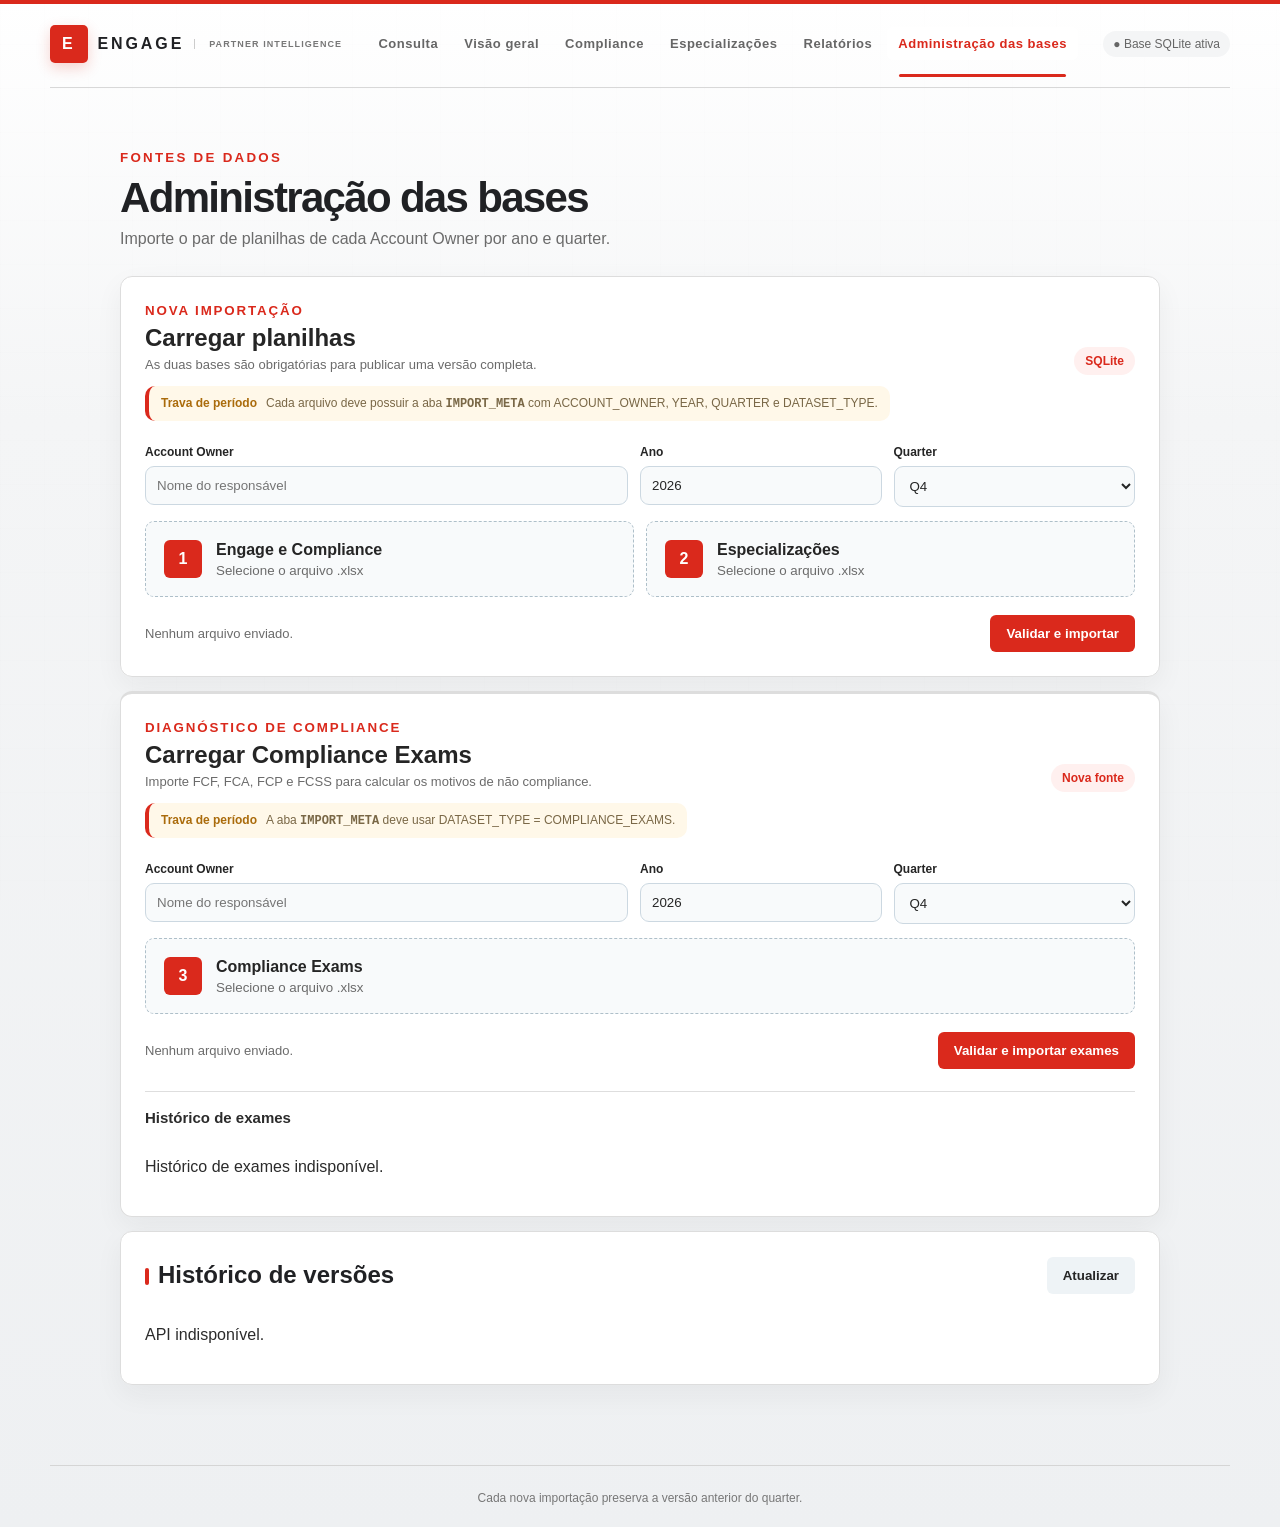
==== commit 00c0073b: "Adiciona relatórios PPTX por Account Owner" ====
--- a/FTNT-Engage/bases.html
+++ b/FTNT-Engage/bases.html
@@ -1,4 +1,4 @@
-﻿<!doctype html><html lang="pt-BR"><head><meta charset="UTF-8"><meta name="viewport" content="width=device-width,initial-scale=1"><title>Administração das bases | Engage</title><link rel="stylesheet" href="styles.css"><link rel="stylesheet" href="dashboard.css"><link rel="stylesheet" href="bases-upload.css"><link rel="stylesheet" href="fortinet-theme.css"></head><body><div class="shell"><header><b><i>E</i> ENGAGE</b><nav class="top-nav"><a href="index.html">Consulta</a><a href="visao-geral.html">Visão geral</a><a href="compliance.html">Compliance</a><a href="especializacoes.html">Especializações</a><a class="active" href="bases.html">Administração das bases</a></nav><span>● Base SQLite ativa</span></header><main class="dashboard-page"><section class="page-title"><small>FONTES DE DADOS</small><h1>Administração das bases</h1><p>Importe o par de planilhas de cada Account Owner por ano e quarter.</p></section><section class="upload-panel"><div class="upload-heading"><div><small>NOVA IMPORTAÇÃO</small><h2>Carregar planilhas</h2><p>As duas bases são obrigatórias para publicar uma versão completa.</p><div class="meta-rule"><b>Trava de período</b><span>Cada arquivo deve possuir a aba <code>IMPORT_META</code> com ACCOUNT_OWNER, YEAR, QUARTER e DATASET_TYPE.</span></div></div><b>SQLite</b></div><form id="uploadForm"><div class="upload-meta"><label>Account Owner<input id="uploadOwner" name="owner" required placeholder="Nome do responsável"></label><label>Ano<input id="uploadYear" name="year" type="number" min="2020" required></label><label>Quarter<select id="uploadQuarter" name="quarter" required><option value="1">Q1</option><option value="2">Q2</option><option value="3">Q3</option><option value="4">Q4</option></select></label></div><div class="file-grid"><label class="file-box"><i>1</i><span><b>Engage e Compliance</b><small id="engageFileName">Selecione o arquivo .xlsx</small></span><input id="engageFile" name="engage" type="file" accept=".xlsx" required></label><label class="file-box"><i>2</i><span><b>Especializações</b><small id="specializeFileName">Selecione o arquivo .xlsx</small></span><input id="specializeFile" name="specialize" type="file" accept=".xlsx" required></label></div><div class="upload-actions"><p id="uploadStatus">Nenhum arquivo enviado.</p><button id="uploadButton" type="submit">Validar e importar</button></div></form></section><section class="upload-panel exam-upload-panel"><div class="upload-heading"><div><small>DIAGNÓSTICO DE COMPLIANCE</small><h2>Carregar Compliance Exams</h2><p>Importe FCF, FCA, FCP e FCSS para calcular os motivos de não compliance.</p><div class="meta-rule"><b>Trava de período</b><span>A aba <code>IMPORT_META</code> deve usar DATASET_TYPE = COMPLIANCE_EXAMS.</span></div></div><b>Nova fonte</b></div><form id="examUploadForm"><div class="upload-meta"><label>Account Owner<input id="examOwner" name="owner" required placeholder="Nome do responsável"></label><label>Ano<input id="examYear" name="year" type="number" min="2020" required></label><label>Quarter<select id="examQuarter" name="quarter" required><option value="1">Q1</option><option value="2">Q2</option><option value="3">Q3</option><option value="4">Q4</option></select></label></div><label class="file-box single-file"><i>3</i><span><b>Compliance Exams</b><small id="examFileName">Selecione o arquivo .xlsx</small></span><input id="examFile" name="exams" type="file" accept=".xlsx" required></label><div class="upload-actions"><p id="examUploadStatus">Nenhum arquivo enviado.</p><button id="examUploadButton" type="submit">Validar e importar exames</button></div></form><div class="exam-history-head"><h3>Histórico de exames</h3></div><div id="examImportHistory" class="import-history"></div></section><section class="history-panel"><div class="history-head"><h2>Histórico de versões</h2><button id="refreshHistory" type="button">Atualizar</button></div><div id="importHistory" class="import-history"></div></section></main><footer>Cada nova importação preserva a versão anterior do quarter.</footer></div><script src="bases-upload.js"></script></body></html>
+<!doctype html><html lang="pt-BR"><head><meta charset="UTF-8"><meta name="viewport" content="width=device-width,initial-scale=1"><title>Administração das bases | Engage</title><link rel="stylesheet" href="styles.css"><link rel="stylesheet" href="dashboard.css"><link rel="stylesheet" href="bases-upload.css"><link rel="stylesheet" href="fortinet-theme.css"></head><body><div class="shell"><header><b><i>E</i> ENGAGE</b><nav class="top-nav"><a href="index.html">Consulta</a><a href="visao-geral.html">Visão geral</a><a href="compliance.html">Compliance</a><a href="especializacoes.html">Especializações</a><a href="relatorios.html">Relatórios</a><a class="active" href="bases.html">Administração das bases</a></nav><span>● Base SQLite ativa</span></header><main class="dashboard-page"><section class="page-title"><small>FONTES DE DADOS</small><h1>Administração das bases</h1><p>Importe o par de planilhas de cada Account Owner por ano e quarter.</p></section><section class="upload-panel"><div class="upload-heading"><div><small>NOVA IMPORTAÇÃO</small><h2>Carregar planilhas</h2><p>As duas bases são obrigatórias para publicar uma versão completa.</p><div class="meta-rule"><b>Trava de período</b><span>Cada arquivo deve possuir a aba <code>IMPORT_META</code> com ACCOUNT_OWNER, YEAR, QUARTER e DATASET_TYPE.</span></div></div><b>SQLite</b></div><form id="uploadForm"><div class="upload-meta"><label>Account Owner<input id="uploadOwner" name="owner" required placeholder="Nome do responsável"></label><label>Ano<input id="uploadYear" name="year" type="number" min="2020" required></label><label>Quarter<select id="uploadQuarter" name="quarter" required><option value="1">Q1</option><option value="2">Q2</option><option value="3">Q3</option><option value="4">Q4</option></select></label></div><div class="file-grid"><label class="file-box"><i>1</i><span><b>Engage e Compliance</b><small id="engageFileName">Selecione o arquivo .xlsx</small></span><input id="engageFile" name="engage" type="file" accept=".xlsx" required></label><label class="file-box"><i>2</i><span><b>Especializações</b><small id="specializeFileName">Selecione o arquivo .xlsx</small></span><input id="specializeFile" name="specialize" type="file" accept=".xlsx" required></label></div><div class="upload-actions"><p id="uploadStatus">Nenhum arquivo enviado.</p><button id="uploadButton" type="submit">Validar e importar</button></div></form></section><section class="upload-panel exam-upload-panel"><div class="upload-heading"><div><small>DIAGNÓSTICO DE COMPLIANCE</small><h2>Carregar Compliance Exams</h2><p>Importe FCF, FCA, FCP e FCSS para calcular os motivos de não compliance.</p><div class="meta-rule"><b>Trava de período</b><span>A aba <code>IMPORT_META</code> deve usar DATASET_TYPE = COMPLIANCE_EXAMS.</span></div></div><b>Nova fonte</b></div><form id="examUploadForm"><div class="upload-meta"><label>Account Owner<input id="examOwner" name="owner" required placeholder="Nome do responsável"></label><label>Ano<input id="examYear" name="year" type="number" min="2020" required></label><label>Quarter<select id="examQuarter" name="quarter" required><option value="1">Q1</option><option value="2">Q2</option><option value="3">Q3</option><option value="4">Q4</option></select></label></div><label class="file-box single-file"><i>3</i><span><b>Compliance Exams</b><small id="examFileName">Selecione o arquivo .xlsx</small></span><input id="examFile" name="exams" type="file" accept=".xlsx" required></label><div class="upload-actions"><p id="examUploadStatus">Nenhum arquivo enviado.</p><button id="examUploadButton" type="submit">Validar e importar exames</button></div></form><div class="exam-history-head"><h3>Histórico de exames</h3></div><div id="examImportHistory" class="import-history"></div></section><section class="history-panel"><div class="history-head"><h2>Histórico de versões</h2><button id="refreshHistory" type="button">Atualizar</button></div><div id="importHistory" class="import-history"></div></section></main><footer>Cada nova importação preserva a versão anterior do quarter.</footer></div><script src="bases-upload.js"></script></body></html>
 
 
 
--- a/FTNT-Engage/styles.css
+++ b/FTNT-Engage/styles.css
@@ -1,3 +1,5 @@
 :root{--navy:#123653;--ink:#13283f;--muted:#6d7b8b;--teal:#00a78e;--line:#dce6ec;--red:#d94b4b}*{box-sizing:border-box}body{margin:0;font-family:Arial,sans-serif;color:var(--ink);background:radial-gradient(circle at 50% 0,#fff,#eef4f7);min-height:100vh}body:before{content:"";position:fixed;inset:0;pointer-events:none;opacity:.35;background-image:linear-gradient(#1236530b 1px,transparent 1px),linear-gradient(90deg,#1236530b 1px,transparent 1px);background-size:36px 36px}.shell{position:relative;width:min(1100px,calc(100% - 36px));margin:auto}header{height:84px;display:flex;align-items:center;justify-content:space-between;border-bottom:1px solid var(--line);color:var(--navy);letter-spacing:.12em}header b{display:flex;align-items:center;gap:10px}header i{font-style:normal;color:#fff;background:var(--navy);padding:9px 11px;border-radius:10px 10px 10px 3px}header span{font-size:12px;color:var(--muted);letter-spacing:0}.hero{max-width:740px;margin:68px auto 45px;text-align:center}.hero small,.result small{color:var(--teal);font-weight:bold;letter-spacing:.17em}.hero h1{margin:14px 0 18px;font-size:clamp(40px,6vw,66px);line-height:1.04;letter-spacing:-.05em;color:var(--navy)}.hero h1 em{font-style:normal;color:#6a8296}.hero>p{max-width:610px;margin:0 auto 32px;color:var(--muted);font-size:17px;line-height:1.6}.search{position:relative;text-align:left;z-index:3}.search label{display:block;margin:0 0 8px 4px;font-size:13px;font-weight:bold}.search>div{height:64px;display:flex;align-items:center;gap:13px;padding:0 18px;background:#fff;border:1px solid #ccd8e1;border-radius:16px;box-shadow:0 14px 35px #23415f1a}.search:focus-within>div{border-color:var(--teal);box-shadow:0 0 0 4px #00a78e1f,0 14px 35px #23415f1a}.search input{width:100%;border:0;outline:0;font-size:16px;color:var(--ink)}.search strong{font-size:24px;color:#8291a1}.search kbd{font-size:11px;color:#7c8996;background:#f2f5f7;border:1px solid #e0e7eb;padding:5px 7px;border-radius:6px}.search aside{position:absolute;top:94px;left:0;right:0;max-height:310px;overflow:auto;padding:8px;background:#fff;border:1px solid var(--line);border-radius:14px;box-shadow:0 25px 60px #19355224}.suggestion{width:100%;display:flex;justify-content:space-between;gap:15px;padding:12px 14px;border:0;border-radius:9px;background:#fff;text-align:left;color:var(--ink);cursor:pointer}.suggestion:hover,.suggestion.active{background:#edf5f8}.suggestion small{color:var(--muted);white-space:nowrap}.result{max-width:960px;margin:0 auto 65px;padding:30px;background:#fffffff2;border:1px solid var(--line);border-radius:24px;box-shadow:0 25px 60px #1935521f;animation:up .35s ease}@keyframes up{from{opacity:0;transform:translateY(12px)}}.result-head{display:flex;justify-content:space-between;gap:20px;margin-bottom:22px}.result h2{margin:7px 0 0;color:var(--navy);font-size:24px}.result-head button{align-self:start;padding:10px 14px;border:1px solid var(--line);border-radius:10px;background:#fff;color:var(--navy);font-weight:bold;cursor:pointer}.primary,.details{display:grid;gap:15px}.primary{grid-template-columns:.9fr 1.1fr}.primary article{min-height:178px;padding:23px;border:1px solid var(--line);border-radius:18px;background:#fff}.primary label,.details label{color:var(--muted);font-size:12px;font-weight:bold;text-transform:uppercase;letter-spacing:.05em}.primary h3{margin:34px 0 0;font-size:34px;color:var(--navy)}.primary>article>i{display:block;width:45px;height:4px;margin-top:11px;background:var(--teal);border-radius:4px}.primary .compliance{background:#e6f7f3;border-color:#bce9df}.compliance h3{display:flex;align-items:center;gap:12px;color:#087565}.compliance h3 b{display:grid;place-items:center;width:35px;height:35px;border-radius:50%;background:var(--teal);color:white;font-size:18px}.compliance p{margin-left:48px;color:#3f6f68;font-size:14px}.compliance.negative{background:#fff0ef;border-color:#f1c9c6}.compliance.negative h3{color:#b93b3b}.compliance.negative h3 b{background:var(--red)}.compliance.negative p{color:#8e5b58}.details{grid-template-columns:repeat(4,1fr);margin-top:15px}.details article{min-height:110px;padding:18px;display:flex;flex-direction:column;justify-content:space-between;background:#f6f9fa;border:1px solid #e2e9ee;border-radius:14px}.details b{color:var(--navy);font-size:16px}.details b.yes{color:#087565}.details b.no{color:#b93b3b}.empty{text-align:center;color:var(--muted);margin:10px auto 70px}.empty>i{display:grid;place-items:center;width:54px;height:54px;margin:auto;background:#e6f7f3;color:var(--teal);border-radius:16px;font-size:29px}.empty h2{margin:14px 0 5px;color:var(--navy);font-size:19px}.empty p{margin:0;font-size:14px}footer{height:64px;display:grid;place-items:center;border-top:1px solid var(--line);color:#8593a0;font-size:12px}[hidden]{display:none!important}@media(max-width:720px){header span{display:none}.hero{margin-top:45px}.hero h1{font-size:39px}.hero>p{font-size:15px}.result{padding:21px}.primary{grid-template-columns:1fr}.details{grid-template-columns:1fr 1fr}}@media(max-width:450px){.details{grid-template-columns:1fr}.search kbd{display:none}.result-head{display:grid}.primary article{min-height:150px}}
 .specializations{margin-top:26px;padding-top:24px;border-top:1px solid var(--line)}.specializations-head{display:flex;align-items:end;justify-content:space-between;gap:18px;margin-bottom:14px}.specializations-head h3{margin:5px 0 0;color:var(--navy);font-size:20px}.specializations-head>b{color:var(--teal);font-size:14px}.specialization-grid{display:grid;grid-template-columns:repeat(2,1fr);gap:10px}.specialization-grid article{display:flex;align-items:center;justify-content:space-between;gap:15px;min-height:62px;padding:14px 16px;border:1px solid #e2e9ee;border-radius:12px;background:#f6f9fa}.specialization-grid span{color:var(--navy);font-size:14px;font-weight:bold}.specialization-grid b{white-space:nowrap;font-size:12px}.specialization-grid .eligible{background:#e6f7f3;border-color:#bce9df}.specialization-grid .eligible b{color:#087565}.specialization-grid .not-eligible b{color:#7e8b98}.specialization-empty{padding:22px;border:1px dashed #cbd7df;border-radius:12px;background:#f7f9fa;color:var(--muted);text-align:center;font-size:14px}@media(max-width:650px){.specialization-grid{grid-template-columns:1fr}.specializations-head{align-items:start;flex-direction:column}}.pending-summary{margin-top:15px;padding:18px 20px;border:1px solid #efc8c4;border-left:4px solid var(--red);border-radius:12px;background:#fff1f0}.pending-summary.clear{border-color:#c6e7da;border-left-color:#168a64;background:#edf8f4}.pending-summary-head{display:flex;align-items:center;justify-content:space-between;gap:15px}.pending-summary-head label{color:var(--muted);font-size:12px;font-weight:bold;text-transform:uppercase}.pending-summary-head strong{color:#b93b3b;font-size:13px}.pending-summary.clear .pending-summary-head strong{color:#087565}.pending-summary-items{display:flex;flex-wrap:wrap;gap:8px;margin-top:12px}.pending-item{padding:7px 10px;border-radius:16px;background:#fff;color:#b93b3b;font-size:11px;font-weight:bold;box-shadow:0 2px 7px #b93b3b12}.pending-summary.clear .pending-summary-items{display:none}@media(max-width:560px){.pending-summary-head{align-items:flex-start;flex-direction:column}}
 .pending-summary{margin-top:26px}.pending-summary-items{display:grid;grid-template-columns:1fr 1fr;gap:10px}.pending-model{padding:13px 14px;border:1px solid #efc8c4;border-radius:9px;background:#fff}.pending-model h4{margin:0 0 9px;color:#b93b3b;font-size:13px}.pending-model>div{display:flex;flex-wrap:wrap;gap:6px}.cert-deficit{padding:6px 8px;border-radius:13px;background:#fff1f0;color:#b51f16;font-size:10px;font-weight:bold}.pending-awaiting{color:#8a6b2b;font-size:11px;font-weight:bold}@media(max-width:650px){.pending-summary-items{grid-template-columns:1fr}}
+.result-actions{display:flex;align-items:center;gap:8px}.result-actions button{align-self:auto}.result-actions .primary-export{border-color:var(--fortinet-red);background:var(--fortinet-red);color:#fff}.result-actions .primary-export:hover{background:var(--fortinet-red-dark);color:#fff}@media(max-width:650px){.result-actions{align-items:stretch;flex-direction:column}.result-actions button{width:100%}}
+.certification-summary{margin-top:14px;padding:18px 20px;border:1px solid #c9ded8;border-left:4px solid #087565;border-radius:12px;background:#f2faf7}.certification-summary-head{display:flex;align-items:center;justify-content:space-between;gap:15px}.certification-summary-head label{color:var(--muted);font-size:12px;font-weight:bold;text-transform:uppercase}.certification-summary-head strong{color:#087565;font-size:13px}.certification-summary-items{display:grid;grid-template-columns:repeat(4,1fr);gap:9px;margin-top:13px}.certification-item{display:flex;align-items:center;justify-content:space-between;padding:10px 12px;border:1px solid #c6e7da;border-radius:9px;background:#fff;color:#38594f;font-size:12px}.certification-item strong{display:grid;place-items:center;min-width:27px;height:27px;border-radius:50%;background:#087565;color:#fff}.certification-summary.empty-certifications{border-color:#d9e1e5;border-left-color:#82909a;background:#f7f9fa}.certification-summary.empty-certifications .certification-summary-head strong{color:#667681}.certification-summary.empty-certifications .certification-summary-items{display:none}@media(max-width:650px){.certification-summary-head{align-items:flex-start;flex-direction:column}.certification-summary-items{grid-template-columns:1fr 1fr}}
